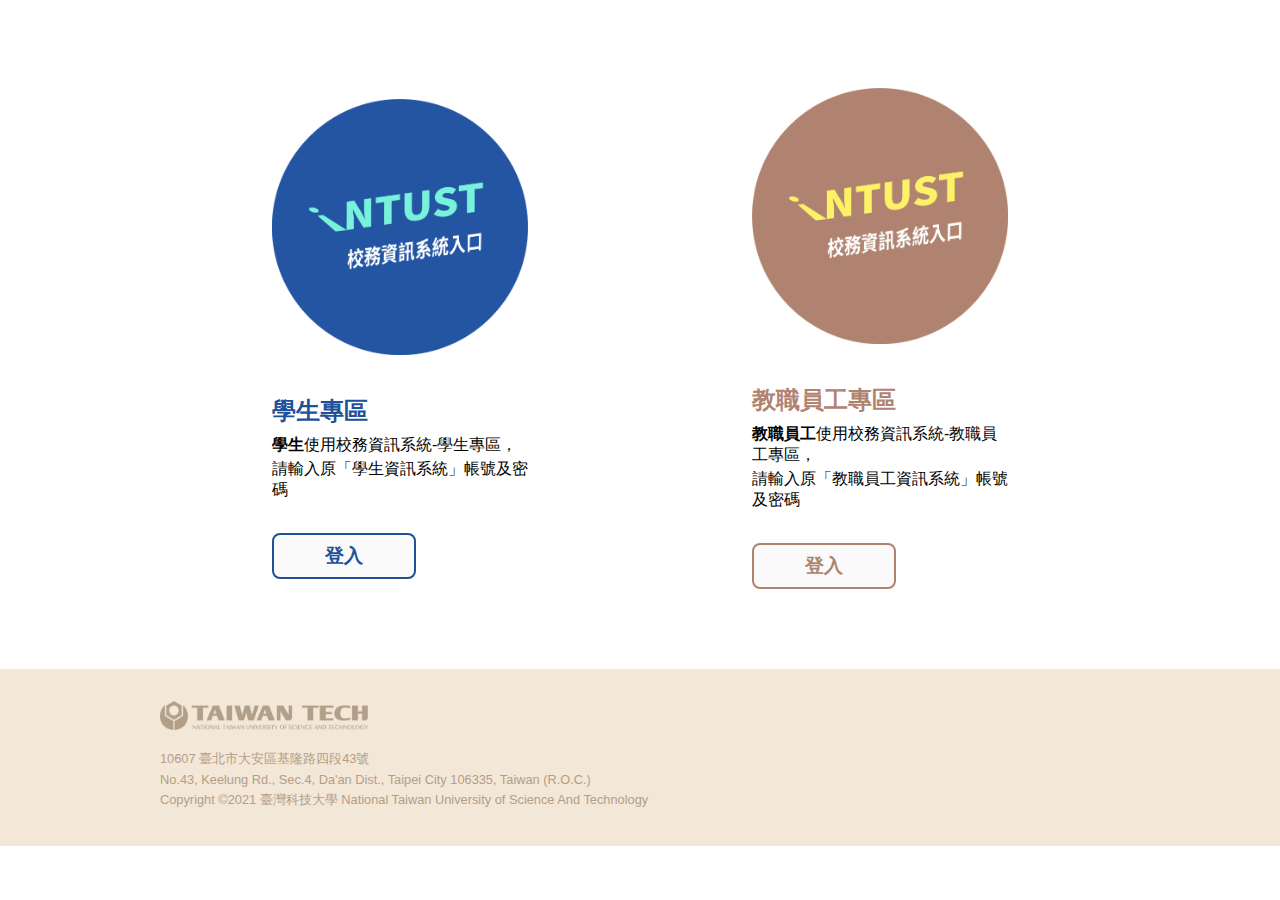
==== 學校資訊系統-登入口/Index.html @ 91375ca0 "new project schoolinformation system gate" ====
<!DOCTYPE html>
<html>
    <head>
        <title>學校資訊系統-登入口</title>
        <meta name="viewport" content="width= device-width, initial-scale=1">
        <meta charset="UTF-8">
        <link rel="stylesheet" href="css/style.css">
    </head>
    <body>
        <div class="content">
            <div class="box">
                <img class="box-image box-width" src="images/pic-03.png">
                <h1 class="box-title box-width student">
                    學生專區
                </h1>
                <p class="box-text box-width"><b>學生</b>使用校務資訊系統-學生專區，</p>
                <p class="box-text box-width">請輸入原「學生資訊系統」帳號及密碼</p>
                
                <div class="box-width button-box">
                    <button class="box-button student">登入</button>
                </div>               
            </div>

            <div class="box">
                <img class="box-image box-width" src="images/pic-04.png">
                <h1 class="box-title box-width staff">
                    教職員工專區
                </h1>
                <p class="box-text box-width"><b>教職員工</b>使用校務資訊系統-教職員工專區，</p>
                <p class="box-text box-width">請輸入原「教職員工資訊系統」帳號及密碼</p>
                
                <div class="box-width button-box">
                    <button class="box-button staff">登入</button>
                </div>               
            </div>
        </div>
        <footer>
            <div class="footer-box">
                <img class="footer-image" src="images/taiwan-tech.png">
                <div class="footer-text">
                    <p>10607 臺北市大安區基隆路四段43號</p>
                    <p>No.43, Keelung Rd., Sec.4, Da'an Dist., Taipei City 106335, Taiwan (R.O.C.)</p>
                    <p>Copyright ©2021 臺灣科技大學 National Taiwan University of Science And Technology</p>
                </div>
            </div>
        </footer>
    </body>
</html>
---- 學校資訊系統-登入口/css/style.css ----
*, html, body {
    height: 100%;
    box-sizing: border-box;
    font-family: sans-serif;
    margin: 0;
}

.content {
    width: 960px;
    height: auto;
    margin: 0 auto;
    display: flex;
}

.box {
    width: 50%;
    height: auto;
    margin: auto;
    padding: 5%;
}

.box-width {
    width: 16rem;
}

.box-image {
    display: block;
    height: auto;
    margin: 2.5rem auto;
}

.box-title {
    margin: .5rem auto;
    font-size: 1.5rem;
}

.box-title.student {
    color: rgb(33, 80, 155);
}

.box-title.staff {
    color: rgb(176, 131, 113);
}

.box-text{
    margin: .2rem auto;
}

.button-box {
    margin: 2rem auto;
}

.box-button {
    display: block;
    outline: none;
    font-size: 1.2rem;
    font-weight: bold;
    border-radius: .5rem;
    width: 9rem;
    padding: 0.5rem;
    background-color: rgb(250, 250, 250);
}

.box-button.student {
    color: rgb(33, 80, 155);
    border: 2px solid rgb(33, 80, 155);
}

.box-button.student:hover {
    background-color: rgb(33, 80, 155);
    color:rgb(250, 250, 250);
    transition: .2s;
}

.box-button.staff {
    color: rgb(176, 131, 113);
    border: 2px solid rgb(176, 131, 113);
}
.box-button.staff:hover {
    background-color: rgb(176, 131, 113);
    color: rgb(250, 250, 250);
    transition: .2s;
}


footer {
    width: 100%;
    height: auto;
    background-color: rgb(243, 231, 215);
    padding: 2rem 0;
}

.footer-box {
    width: 960px;
    margin: auto;
}

.footer-image {
    display: block;
    width: 13rem;
}

.footer-text {
    color: rgb(180, 158, 134);
    padding-top: 1rem;
    font-size: 0.8rem;
}

.footer-text p {
    margin: 0.3rem 0;
}

@media (max-width: 960px) {
    .content {
        width: 100%;
    }

    .footer-box {
        width: 75%;
    }
}

@media (max-width: 768px) {
    .content {
        display: block;
    }

    .box {
        width: 100%;
    }
}
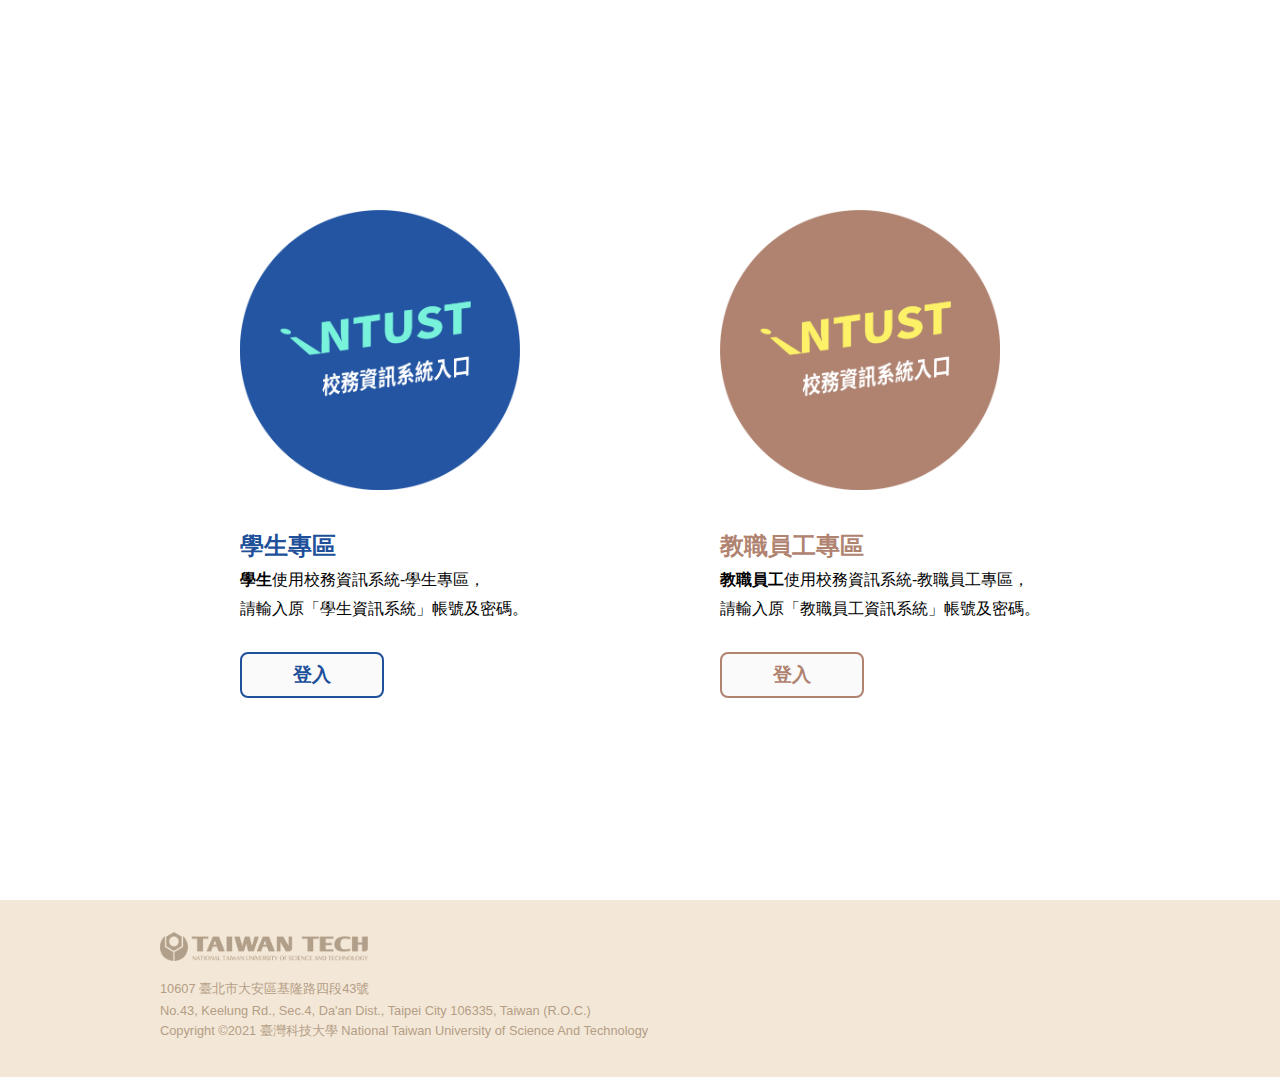
==== commit 24677832: "large screen layout adjustment" ====
--- a/學校資訊系統-登入口/Index.html
+++ b/學校資訊系統-登入口/Index.html
@@ -7,31 +7,36 @@
         <link rel="stylesheet" href="css/style.css">
     </head>
     <body>
-        <div class="content">
-            <div class="box">
-                <img class="box-image box-width" src="images/pic-03.png">
-                <h1 class="box-title box-width student">
-                    學生專區
-                </h1>
-                <p class="box-text box-width"><b>學生</b>使用校務資訊系統-學生專區，</p>
-                <p class="box-text box-width">請輸入原「學生資訊系統」帳號及密碼</p>
-                
-                <div class="box-width button-box">
-                    <button class="box-button student">登入</button>
-                </div>               
-            </div>
-
-            <div class="box">
-                <img class="box-image box-width" src="images/pic-04.png">
-                <h1 class="box-title box-width staff">
-                    教職員工專區
-                </h1>
-                <p class="box-text box-width"><b>教職員工</b>使用校務資訊系統-教職員工專區，</p>
-                <p class="box-text box-width">請輸入原「教職員工資訊系統」帳號及密碼</p>
-                
-                <div class="box-width button-box">
-                    <button class="box-button staff">登入</button>
-                </div>               
+        <div class="wrapper">
+            <div class="content">
+                <div class="box">
+                    <div class="image-box box-width">
+                        <img class="box-image" src="images/pic-03.png">
+                    </div>               
+                    <h1 class="box-title box-width student">
+                        學生專區
+                    </h1>
+                    <p class="box-text box-width"><b>學生</b>使用校務資訊系統-學生專區，</p>
+                    <p class="box-text box-width">請輸入原「學生資訊系統」帳號及密碼。</p>
+                    
+                    <div class="box-width button-box">
+                        <button class="box-button student">登入</button>
+                    </div>               
+                </div>
+                <div class="box">
+                    <div class="image-box box-width">
+                        <img class="box-image" src="images/pic-04.png">
+                    </div>        
+                    <h1 class="box-title box-width staff">
+                        教職員工專區
+                    </h1>
+                    <p class="box-text box-width"><b>教職員工</b>使用校務資訊系統-教職員工專區，</p>
+                    <p class="box-text box-width">請輸入原「教職員工資訊系統」帳號及密碼。</p>
+                    
+                    <div class="box-width button-box">
+                        <button class="box-button staff">登入</button>
+                    </div>               
+                </div>
             </div>
         </div>
         <footer>
--- a/學校資訊系統-登入口/css/style.css
+++ b/學校資訊系統-登入口/css/style.css
@@ -5,28 +5,38 @@
     margin: 0;
 }
 
+.wrapper {
+    display:flex;
+    height: 100%;
+    align-items: center;
+}
+
 .content {
     width: 960px;
     height: auto;
     margin: 0 auto;
     display: flex;
+    justify-content: center;
 }
 
 .box {
     width: 50%;
     height: auto;
     margin: auto;
-    padding: 5%;
 }
 
 .box-width {
-    width: 16rem;
+    width: 20rem;
+}
+
+.image-box {
+    margin: 2.5rem auto;
+    height: auto;
 }
 
 .box-image {
     display: block;
-    height: auto;
-    margin: 2.5rem auto;
+    width: 280px;
 }
 
 .box-title {
@@ -43,7 +53,7 @@
 }
 
 .box-text{
-    margin: .2rem auto;
+    margin: .5rem auto;
 }
 
 .button-box {
@@ -110,6 +120,15 @@
     margin: 0.3rem 0;
 }
 
+@media (min-width: 1920px) {
+    *, body {
+        font-size: 20px;
+    }
+    .wrapper {
+        height: calc( 100% - 235.76px);
+    }
+}
+
 @media (max-width: 960px) {
     .content {
         width: 100%;
@@ -121,11 +140,26 @@
 }
 
 @media (max-width: 768px) {
+    .wrapper {
+        height: auto;
+    }
+
     .content {
         display: block;
+        padding: 5% 0;
     }
 
     .box {
         width: 100%;
     }
+
+    .box-image {
+        width: 240px;
+    }
+}
+
+@media (max-width: 425px){
+    .box-image {
+        margin: auto;
+    }
 }